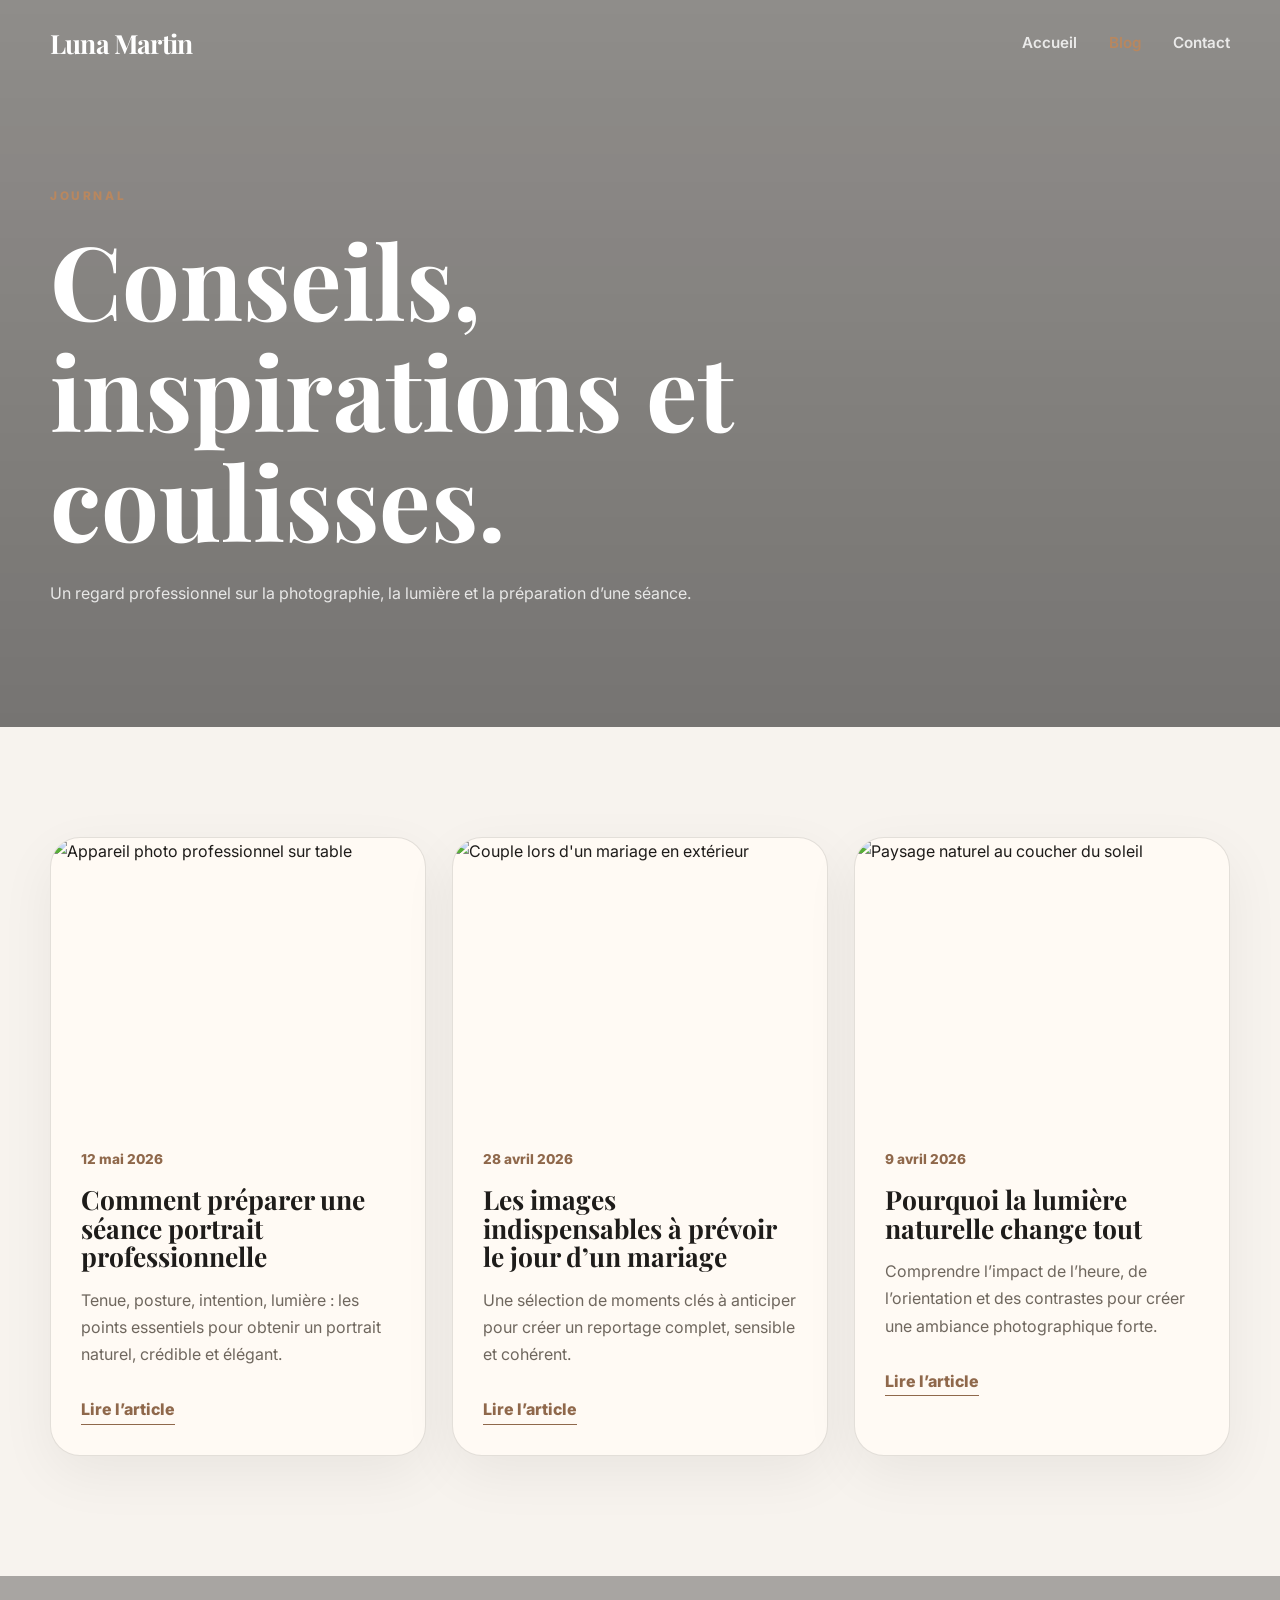
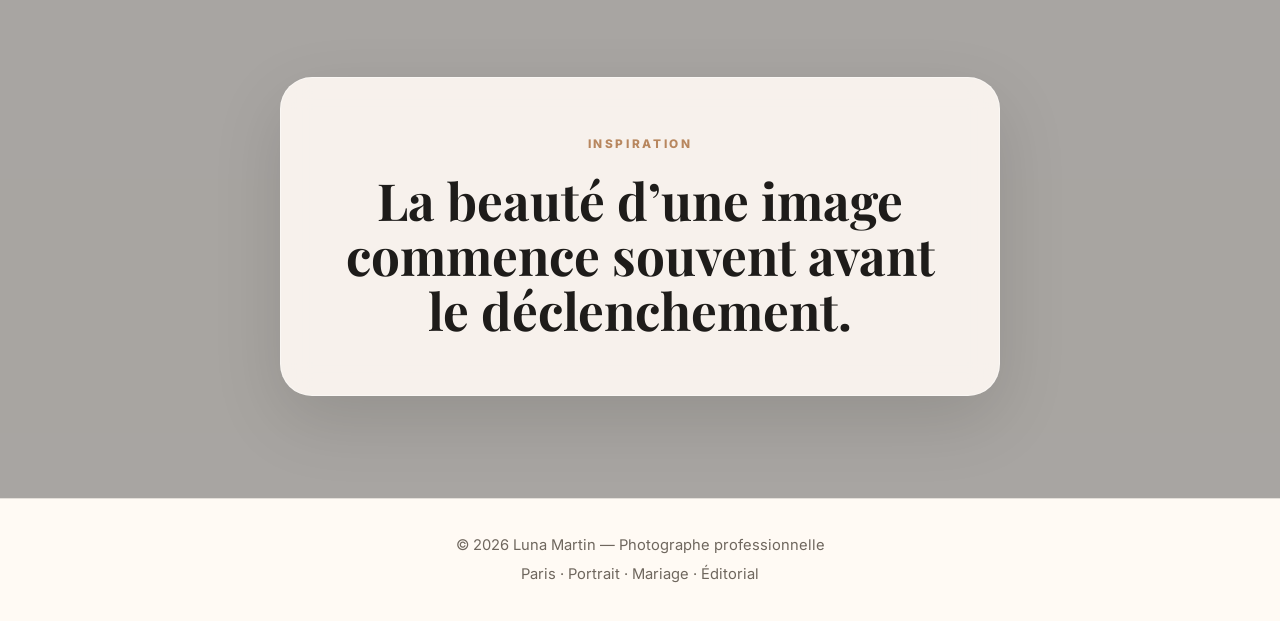
==== blog.html @ 32d129a2 "first commit" ====
<!DOCTYPE html>
<html lang="fr">
<head>
  <meta charset="UTF-8" />
  <meta name="viewport" content="width=device-width, initial-scale=1.0" />
  <title>Blog | Luna Martin</title>
  <link rel="stylesheet" href="assets/css/style.css" />
</head>
<body>
  <header class="page-header">
    <nav class="navbar navbar-dark">
      <a href="index.html" class="logo">Luna Martin</a>

      <ul class="nav-links">
        <li><a href="index.html">Accueil</a></li>
        <li><a href="blog.html" class="active">Blog</a></li>
        <li><a href="contact.html">Contact</a></li>
      </ul>
    </nav>

    <div class="page-title">
      <p class="eyebrow">Journal</p>
      <h1>Conseils, inspirations et coulisses.</h1>
      <p>Un regard professionnel sur la photographie, la lumière et la préparation d’une séance.</p>
    </div>
  </header>

  <main>
    <section class="section blog-section">
      <div class="article-grid">
        <article class="article-card">
          <img src="https://images.unsplash.com/photo-1516035069371-29a1b244cc32?auto=format&fit=crop&w=900&q=80" alt="Appareil photo professionnel sur table" />
          <div class="article-content">
            <p class="article-date">12 mai 2026</p>
            <h2>Comment préparer une séance portrait professionnelle</h2>
            <p>
              Tenue, posture, intention, lumière : les points essentiels pour obtenir
              un portrait naturel, crédible et élégant.
            </p>
            <a href="#" class="text-link">Lire l’article</a>
          </div>
        </article>

        <article class="article-card">
          <img src="https://images.unsplash.com/photo-1523438097201-512ae7d59c44?auto=format&fit=crop&w=900&q=80" alt="Couple lors d'un mariage en extérieur" />
          <div class="article-content">
            <p class="article-date">28 avril 2026</p>
            <h2>Les images indispensables à prévoir le jour d’un mariage</h2>
            <p>
              Une sélection de moments clés à anticiper pour créer un reportage
              complet, sensible et cohérent.
            </p>
            <a href="#" class="text-link">Lire l’article</a>
          </div>
        </article>

        <article class="article-card">
          <img src="https://images.unsplash.com/photo-1500530855697-b586d89ba3ee?auto=format&fit=crop&w=900&q=80" alt="Paysage naturel au coucher du soleil" />
          <div class="article-content">
            <p class="article-date">9 avril 2026</p>
            <h2>Pourquoi la lumière naturelle change tout</h2>
            <p>
              Comprendre l’impact de l’heure, de l’orientation et des contrastes
              pour créer une ambiance photographique forte.
            </p>
            <a href="#" class="text-link">Lire l’article</a>
          </div>
        </article>
      </div>
    </section>

    <section class="parallax parallax-three">
      <div class="overlay-card">
        <p class="eyebrow">Inspiration</p>
        <h2>La beauté d’une image commence souvent avant le déclenchement.</h2>
      </div>
    </section>
  </main>

  <footer class="footer">
    <p>© 2026 Luna Martin — Photographe professionnelle</p>
    <p>Paris · Portrait · Mariage · Éditorial</p>
  </footer>
</body>
</html>
---- assets/css/style.css ----
@import url('https://fonts.googleapis.com/css2?family=Inter:wght@400;500;600;700;800&family=Playfair+Display:wght@600;700&display=swap');

:root {
  --bg: #f7f3ee;
  --bg-soft: #fffaf4;
  --text: #1e1c1a;
  --muted: #6f675e;
  --line: rgba(30, 28, 26, 0.12);
  --white: #ffffff;
  --black: #111111;
  --accent: #b8875f;
  --accent-dark: #8f684b;
  --shadow: 0 24px 70px rgba(0, 0, 0, 0.12);
}

* {
  box-sizing: border-box;
  margin: 0;
  padding: 0;
}

html {
  scroll-behavior: smooth;
}

body {
  font-family: 'Inter', sans-serif;
  background: var(--bg);
  color: var(--text);
  line-height: 1.7;
}

img {
  width: 100%;
  display: block;
  object-fit: cover;
}

a {
  color: inherit;
  text-decoration: none;
}

h1,
h2,
h3 {
  font-family: 'Playfair Display', serif;
  line-height: 1.08;
}

h1 {
  font-size: clamp(3rem, 8vw, 7.2rem);
  max-width: 980px;
}

h2 {
  font-size: clamp(2.1rem, 4vw, 4.2rem);
}

h3 {
  font-size: 1.55rem;
}

p {
  color: var(--muted);
}

.hero {
  min-height: 100vh;
  position: relative;
  background:
    linear-gradient(rgba(0, 0, 0, 0.28), rgba(0, 0, 0, 0.46)),
    url('https://images.unsplash.com/photo-1494790108377-be9c29b29330?auto=format&fit=crop&w=1800&q=80') center/cover fixed;
  color: var(--white);
  display: flex;
  flex-direction: column;
}

.navbar {
  width: min(1180px, calc(100% - 40px));
  margin: 0 auto;
  min-height: 86px;
  display: flex;
  align-items: center;
  justify-content: space-between;
  color: var(--white);
  position: relative;
  z-index: 10;
}

.navbar-dark {
  color: var(--white);
}

.logo {
  font-family: 'Playfair Display', serif;
  font-size: 1.65rem;
  font-weight: 700;
  letter-spacing: -0.03em;
}

.nav-links {
  list-style: none;
  display: flex;
  align-items: center;
  gap: 32px;
  font-size: 0.95rem;
  font-weight: 600;
}

.nav-links a {
  opacity: 0.82;
  transition: opacity 0.25s ease, color 0.25s ease;
}

.nav-links a:hover,
.nav-links a.active {
  opacity: 1;
  color: var(--accent);
}

.hero-content {
  width: min(1180px, calc(100% - 40px));
  margin: auto;
  padding: 90px 0;
}

.hero-content p {
  color: rgba(255, 255, 255, 0.82);
  max-width: 660px;
  margin-top: 24px;
  font-size: 1.1rem;
}

.eyebrow {
  color: var(--accent);
  text-transform: uppercase;
  letter-spacing: 0.22em;
  font-size: 0.74rem;
  font-weight: 800;
  margin-bottom: 18px;
}

.hero-actions {
  margin-top: 36px;
  display: flex;
  gap: 16px;
  flex-wrap: wrap;
}

.btn {
  display: inline-flex;
  align-items: center;
  justify-content: center;
  min-height: 48px;
  padding: 0 24px;
  border-radius: 999px;
  border: 1px solid transparent;
  font-weight: 700;
  cursor: pointer;
  transition: transform 0.25s ease, background 0.25s ease, border-color 0.25s ease;
}

.btn:hover {
  transform: translateY(-2px);
}

.btn-primary {
  background: var(--accent);
  color: var(--white);
}

.btn-primary:hover {
  background: var(--accent-dark);
}

.btn-secondary {
  color: var(--white);
  border-color: rgba(255, 255, 255, 0.45);
  background: rgba(255, 255, 255, 0.08);
  backdrop-filter: blur(10px);
}

.section {
  width: min(1180px, calc(100% - 40px));
  margin: 0 auto;
  padding: 110px 0;
}

.intro {
  display: grid;
  grid-template-columns: 0.9fr 1.1fr;
  gap: 80px;
  align-items: start;
}

.intro > p {
  font-size: 1.08rem;
}

.portfolio-grid {
  width: min(1180px, calc(100% - 40px));
  margin: 0 auto 110px;
  display: grid;
  grid-template-columns: 1.1fr 0.9fr;
  grid-template-rows: 330px 330px;
  gap: 24px;
}

.portfolio-card {
  position: relative;
  overflow: hidden;
  border-radius: 30px;
  box-shadow: var(--shadow);
  background: var(--black);
}

.portfolio-card.tall {
  grid-row: span 2;
}

.portfolio-card img {
  height: 100%;
  transition: transform 0.8s ease;
  opacity: 0.86;
}

.portfolio-card:hover img {
  transform: scale(1.06);
}

.portfolio-card div {
  position: absolute;
  left: 28px;
  bottom: 28px;
  color: var(--white);
}

.portfolio-card span {
  font-size: 0.78rem;
  text-transform: uppercase;
  letter-spacing: 0.18em;
  color: rgba(255, 255, 255, 0.76);
}

.portfolio-card h3 {
  margin-top: 6px;
}

.parallax {
  min-height: 58vh;
  background-attachment: fixed;
  background-position: center;
  background-size: cover;
  display: grid;
  place-items: center;
  padding: 40px 20px;
  position: relative;
}

.parallax::before {
  content: "";
  position: absolute;
  inset: 0;
  background: rgba(0, 0, 0, 0.32);
}

.parallax-one {
  background-image: url('https://images.unsplash.com/photo-1504208434309-cb69f4fe52b0?auto=format&fit=crop&w=1800&q=80');
}

.parallax-two {
  background-image: url('https://images.unsplash.com/photo-1519741497674-611481863552?auto=format&fit=crop&w=1800&q=80');
}

.parallax-three {
  background-image: url('https://images.unsplash.com/photo-1452587925148-ce544e77e70d?auto=format&fit=crop&w=1800&q=80');
}

.overlay-card {
  position: relative;
  z-index: 1;
  width: min(720px, 100%);
  background: rgba(255, 250, 244, 0.9);
  border: 1px solid rgba(255, 255, 255, 0.42);
  border-radius: 32px;
  padding: clamp(32px, 5vw, 56px);
  text-align: center;
  box-shadow: var(--shadow);
  backdrop-filter: blur(14px);
}

.services {
  text-align: center;
}

.section-heading {
  max-width: 760px;
  margin: 0 auto 54px;
}

.service-grid {
  display: grid;
  grid-template-columns: repeat(3, 1fr);
  gap: 22px;
  text-align: left;
}

.service-grid article {
  background: var(--bg-soft);
  border: 1px solid var(--line);
  border-radius: 28px;
  padding: 34px;
  box-shadow: 0 16px 44px rgba(0, 0, 0, 0.04);
}

.service-grid h3 {
  margin-bottom: 16px;
}

.split {
  display: grid;
  grid-template-columns: 0.95fr 1.05fr;
  gap: 70px;
  align-items: center;
}

.split-image img {
  height: 620px;
  border-radius: 34px;
  box-shadow: var(--shadow);
}

.split-content p {
  margin-top: 24px;
}

.text-link {
  display: inline-flex;
  margin-top: 28px;
  color: var(--accent-dark);
  font-weight: 800;
  border-bottom: 1px solid currentColor;
}

.page-header {
  min-height: 62vh;
  background:
    linear-gradient(rgba(0, 0, 0, 0.42), rgba(0, 0, 0, 0.52)),
    url('https://images.unsplash.com/photo-1516035069371-29a1b244cc32?auto=format&fit=crop&w=1800&q=80') center/cover fixed;
  color: var(--white);
}

.contact-header {
  background:
    linear-gradient(rgba(0, 0, 0, 0.40), rgba(0, 0, 0, 0.52)),
    url('https://images.unsplash.com/photo-1497366754035-f200968a6e72?auto=format&fit=crop&w=1800&q=80') center/cover fixed;
}

.page-title {
  width: min(1180px, calc(100% - 40px));
  margin: 0 auto;
  padding: 100px 0 120px;
}

.page-title p:not(.eyebrow) {
  color: rgba(255, 255, 255, 0.82);
  max-width: 680px;
  margin-top: 24px;
}

.blog-section {
  padding-bottom: 120px;
}

.article-grid {
  display: grid;
  grid-template-columns: repeat(3, 1fr);
  gap: 26px;
}

.article-card {
  background: var(--bg-soft);
  border: 1px solid var(--line);
  border-radius: 30px;
  overflow: hidden;
  box-shadow: 0 18px 56px rgba(0, 0, 0, 0.06);
}

.article-card img {
  height: 280px;
}

.article-content {
  padding: 30px;
}

.article-date {
  color: var(--accent-dark);
  font-size: 0.85rem;
  font-weight: 800;
  margin-bottom: 14px;
}

.article-content h2 {
  font-size: 1.65rem;
  margin-bottom: 16px;
}

.contact-section {
  display: grid;
  grid-template-columns: 0.9fr 1.1fr;
  gap: 70px;
  align-items: start;
}

.contact-info {
  position: sticky;
  top: 30px;
}

.contact-info > p:not(.eyebrow) {
  margin-top: 24px;
}

.contact-list {
  list-style: none;
  margin-top: 36px;
  display: grid;
  gap: 14px;
  color: var(--muted);
}

.contact-form {
  background: var(--bg-soft);
  border: 1px solid var(--line);
  border-radius: 34px;
  padding: clamp(28px, 4vw, 48px);
  box-shadow: var(--shadow);
}

.form-group {
  display: grid;
  gap: 9px;
  margin-bottom: 22px;
}

label {
  font-weight: 800;
  color: var(--text);
}

input,
select,
textarea {
  width: 100%;
  border: 1px solid var(--line);
  border-radius: 18px;
  padding: 15px 16px;
  font: inherit;
  color: var(--text);
  background: var(--white);
  outline: none;
  transition: border-color 0.25s ease, box-shadow 0.25s ease;
}

input:focus,
select:focus,
textarea:focus {
  border-color: var(--accent);
  box-shadow: 0 0 0 4px rgba(184, 135, 95, 0.14);
}

textarea {
  resize: vertical;
}

.footer {
  border-top: 1px solid var(--line);
  padding: 34px 20px;
  text-align: center;
  display: grid;
  gap: 4px;
  background: var(--bg-soft);
}

.footer p {
  font-size: 0.92rem;
}

@media (max-width: 900px) {
  .navbar {
    min-height: auto;
    padding: 24px 0;
    align-items: flex-start;
    gap: 20px;
    flex-direction: column;
  }

  .nav-links {
    gap: 18px;
    flex-wrap: wrap;
  }

  .intro,
  .split,
  .contact-section {
    grid-template-columns: 1fr;
    gap: 44px;
  }

  .portfolio-grid {
    grid-template-columns: 1fr;
    grid-template-rows: auto;
  }

  .portfolio-card,
  .portfolio-card.tall {
    height: 460px;
    grid-row: auto;
  }

  .service-grid,
  .article-grid {
    grid-template-columns: 1fr;
  }

  .split-image img {
    height: 460px;
  }

  .contact-info {
    position: static;
  }

  .parallax,
  .hero,
  .page-header,
  .contact-header {
    background-attachment: scroll;
  }
}

@media (max-width: 560px) {
  .section {
    padding: 78px 0;
  }

  .hero-content {
    padding: 72px 0;
  }

  .hero-actions {
    align-items: stretch;
    flex-direction: column;
  }

  .btn {
    width: 100%;
  }

  .portfolio-card,
  .portfolio-card.tall,
  .split-image img {
    height: 360px;
  }

  .article-card img {
    height: 220px;
  }
}
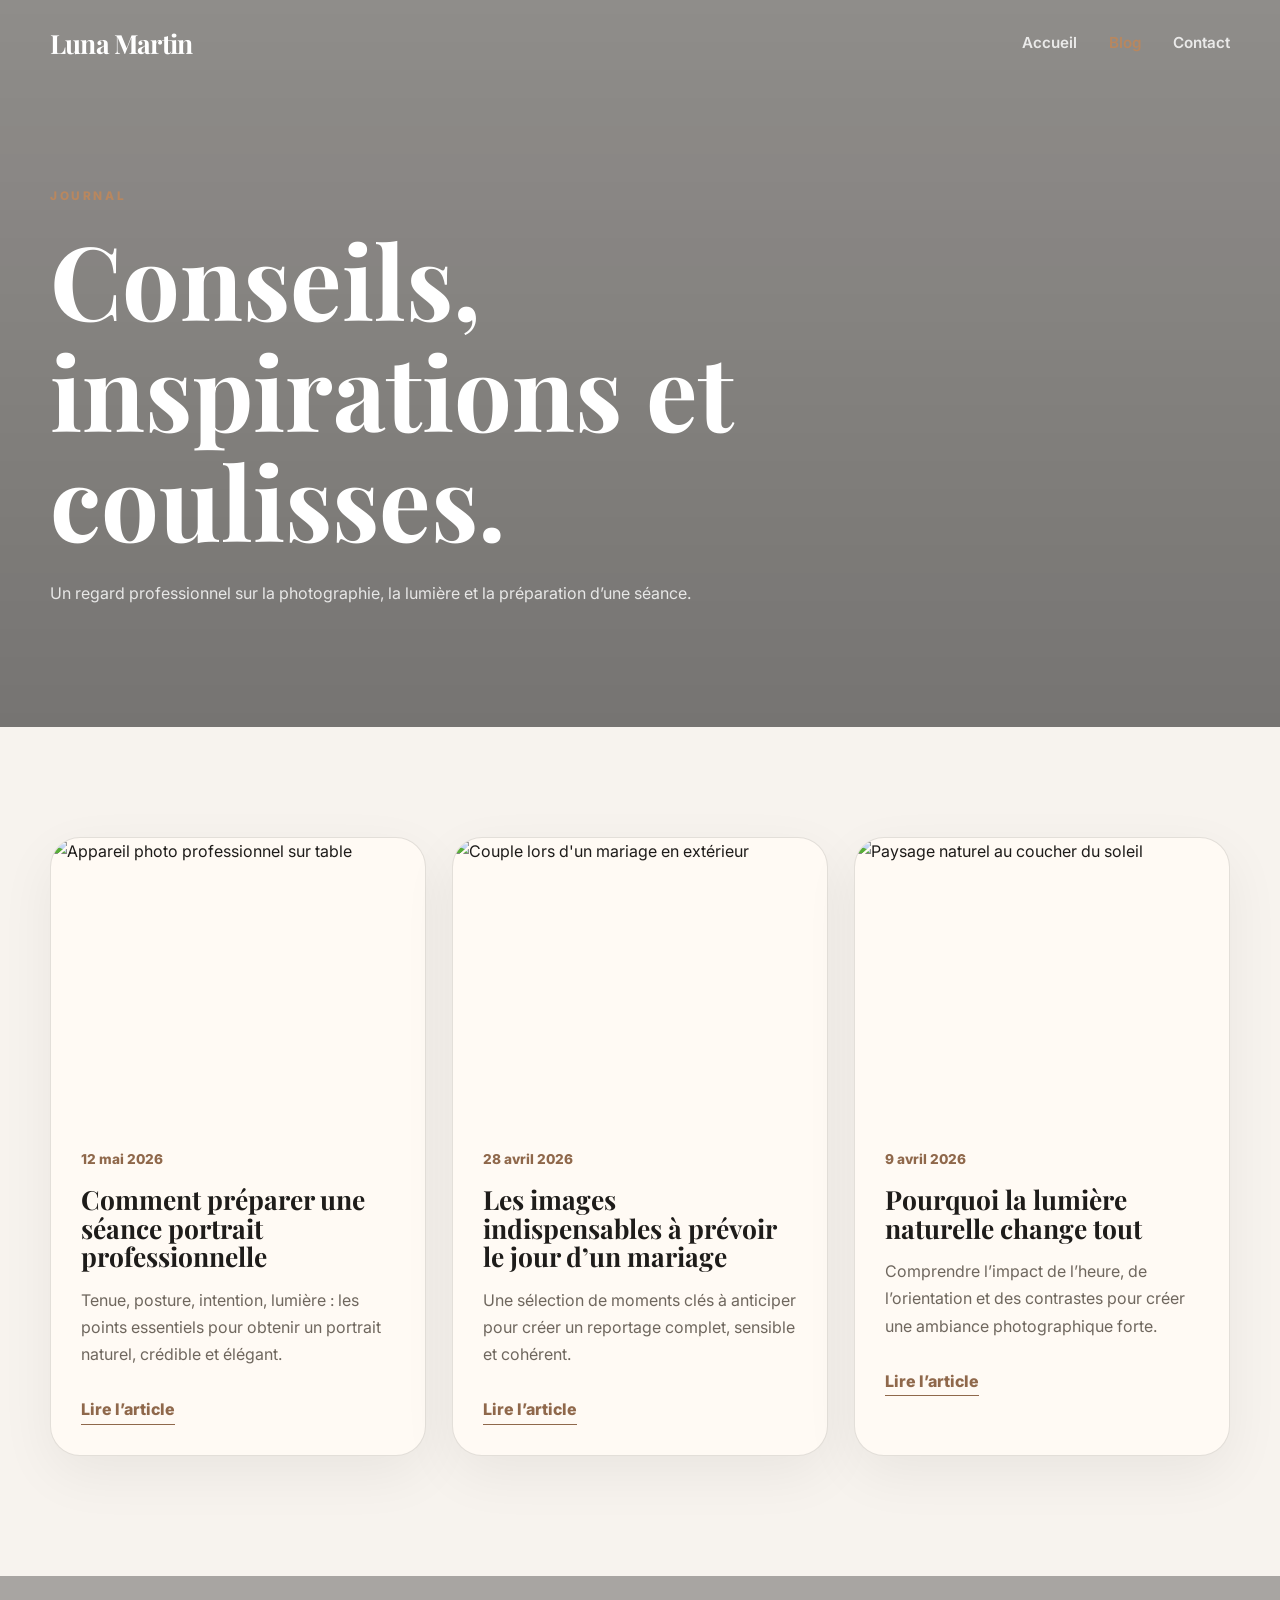
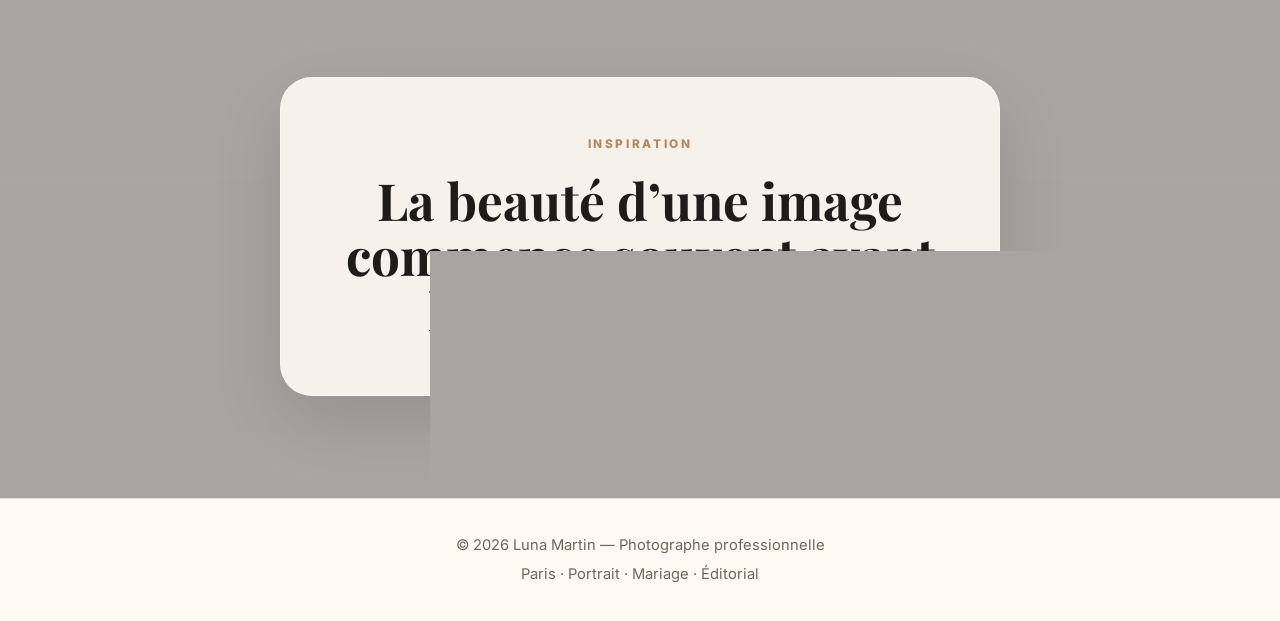
==== commit 9e4ba42f: "Add article pages and update links in blog" ====
--- a/blog.html
+++ b/blog.html
@@ -37,7 +37,7 @@
               Tenue, posture, intention, lumière : les points essentiels pour obtenir
               un portrait naturel, crédible et élégant.
             </p>
-            <a href="#" class="text-link">Lire l’article</a>
+            <a href="article-portrait.html" class="text-link">Lire l’article</a>
           </div>
         </article>
 
@@ -50,7 +50,7 @@
               Une sélection de moments clés à anticiper pour créer un reportage
               complet, sensible et cohérent.
             </p>
-            <a href="#" class="text-link">Lire l’article</a>
+            <a href="article-mariage.html" class="text-link">Lire l’article</a>
           </div>
         </article>
 
@@ -63,7 +63,7 @@
               Comprendre l’impact de l’heure, de l’orientation et des contrastes
               pour créer une ambiance photographique forte.
             </p>
-            <a href="#" class="text-link">Lire l’article</a>
+            <a href="article-lumiere-naturelle.html" class="text-link">Lire l’article</a>
           </div>
         </article>
       </div>
--- a/assets/css/style.css
+++ b/assets/css/style.css
@@ -569,3 +569,97 @@
     height: 220px;
   }
 }
+
+
+.article-hero {
+  min-height: 72vh;
+  background:
+    linear-gradient(rgba(0, 0, 0, 0.42), rgba(0, 0, 0, 0.58)),
+    var(--article-bg) center/cover fixed;
+  color: var(--white);
+}
+
+.article-title {
+  width: min(980px, calc(100% - 40px));
+  margin: 0 auto;
+  padding: 110px 0 130px;
+}
+
+.article-title p:not(.eyebrow) {
+  color: rgba(255, 255, 255, 0.84);
+  max-width: 720px;
+  margin-top: 24px;
+  font-size: 1.08rem;
+}
+
+.article-page {
+  width: min(820px, calc(100% - 40px));
+  margin: 0 auto;
+  padding: 90px 0 120px;
+}
+
+.article-meta {
+  display: flex;
+  gap: 18px;
+  flex-wrap: wrap;
+  color: var(--accent-dark);
+  font-weight: 800;
+  font-size: 0.9rem;
+  margin-bottom: 38px;
+}
+
+.article-page .lead {
+  font-size: 1.28rem;
+  color: var(--text);
+  line-height: 1.75;
+  margin-bottom: 46px;
+}
+
+.article-page h2 {
+  font-size: clamp(1.9rem, 3vw, 2.8rem);
+  margin: 48px 0 18px;
+}
+
+.article-page p {
+  margin-bottom: 22px;
+}
+
+.article-page blockquote {
+  margin: 46px 0;
+  padding: 28px 34px;
+  border-left: 4px solid var(--accent);
+  background: var(--bg-soft);
+  border-radius: 0 24px 24px 0;
+  color: var(--text);
+  font-family: 'Playfair Display', serif;
+  font-size: 1.45rem;
+  line-height: 1.45;
+  box-shadow: 0 18px 44px rgba(0, 0, 0, 0.05);
+}
+
+.article-cta {
+  margin-top: 70px;
+  padding: clamp(30px, 5vw, 52px);
+  background: var(--bg-soft);
+  border: 1px solid var(--line);
+  border-radius: 34px;
+  box-shadow: var(--shadow);
+}
+
+.article-cta h2 {
+  margin-top: 0;
+}
+
+.article-cta .btn {
+  margin-top: 20px;
+}
+
+.article-navigation {
+  margin-top: 44px;
+}
+
+@media (max-width: 900px) {
+  .article-hero {
+    background-attachment: scroll;
+  }
+}
